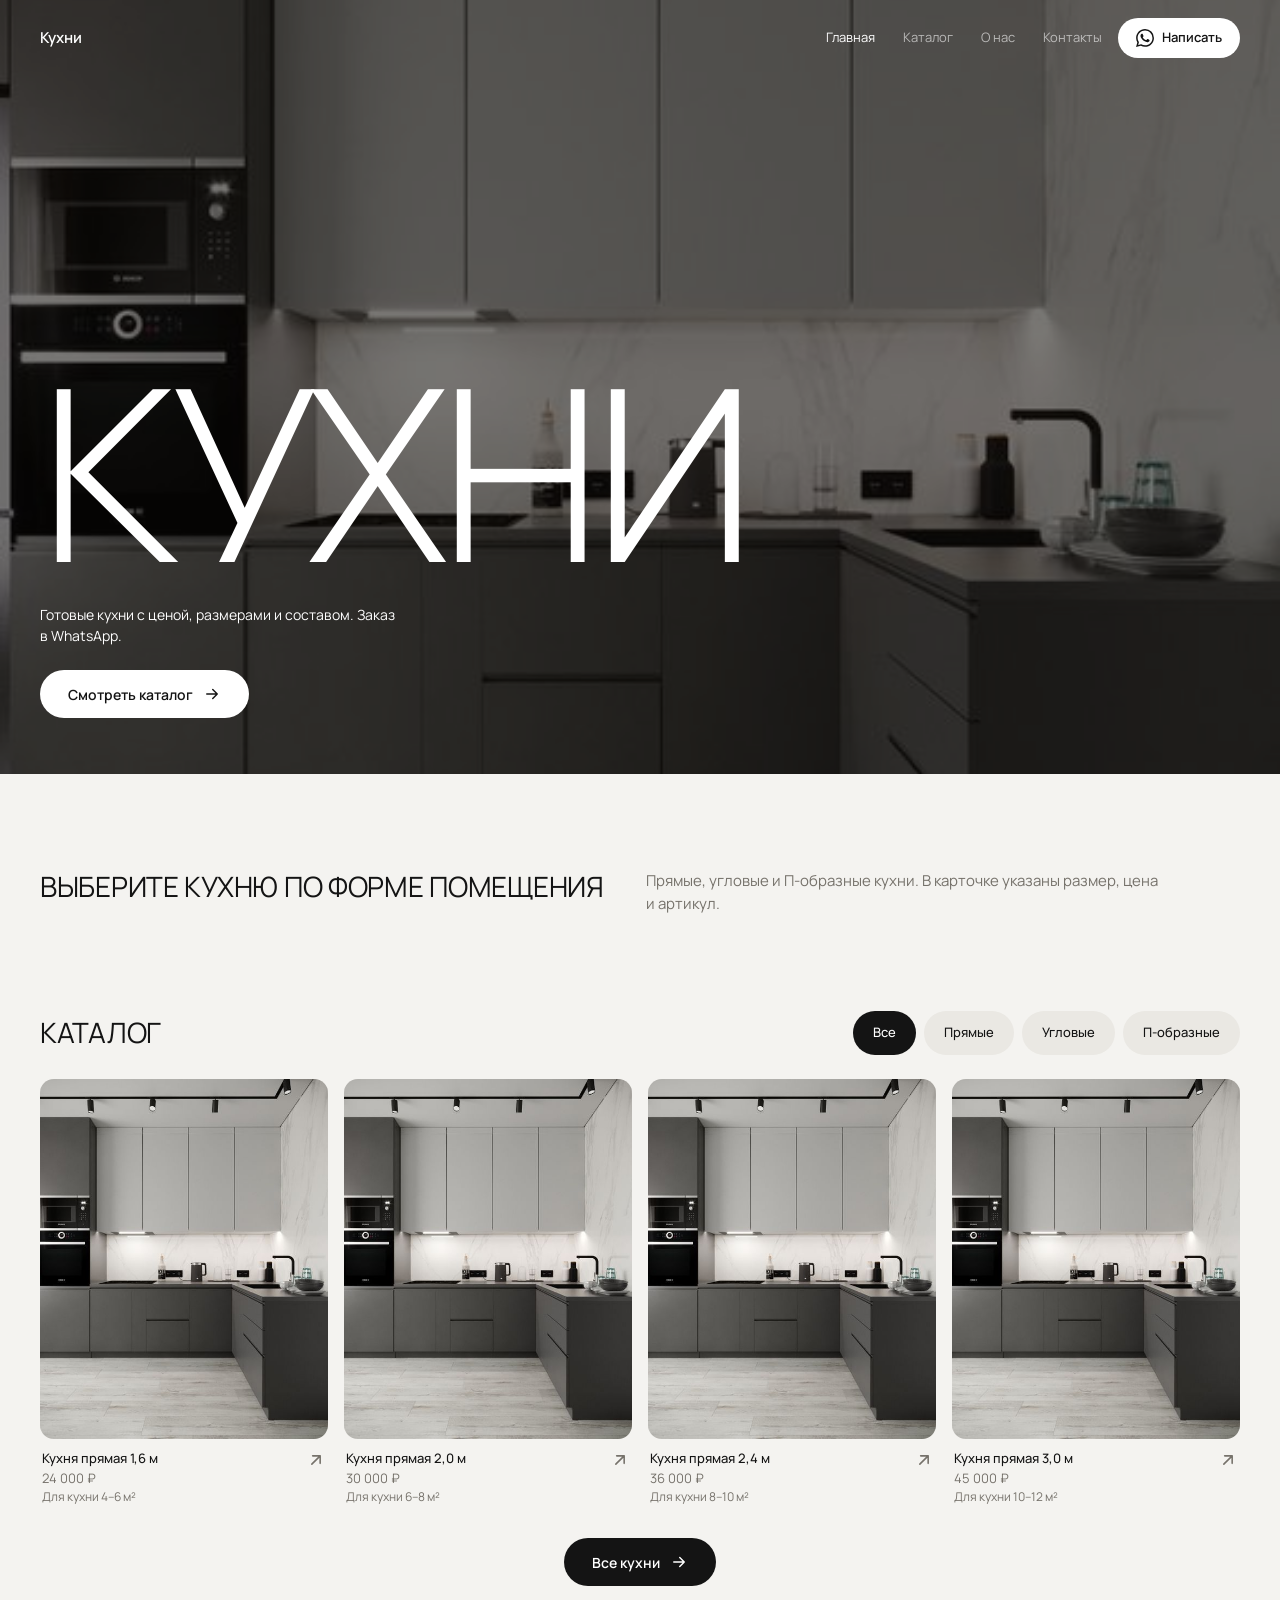
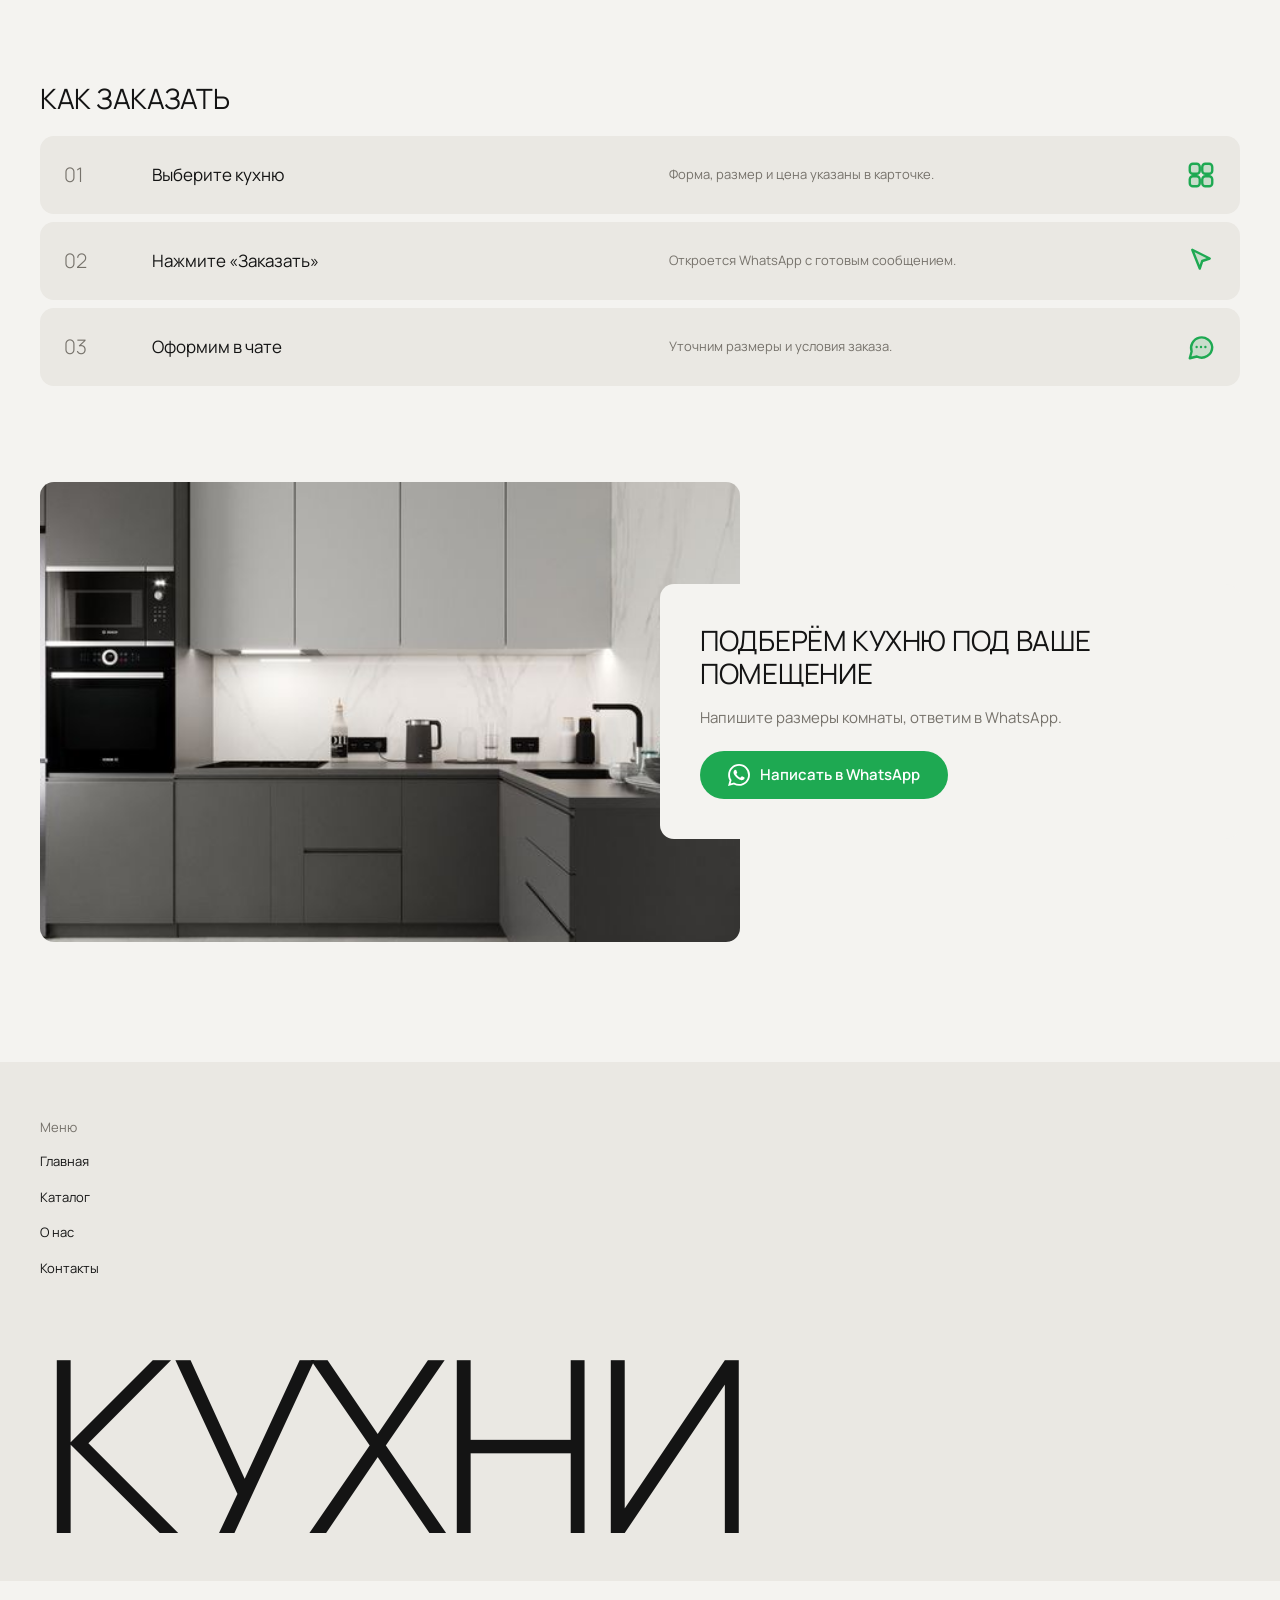
==== index.html @ c4b33060 "Initial commit" ====
<!doctype html>
<html lang="ru">
<head>
<meta charset="utf-8">
<meta name="viewport" content="width=device-width, initial-scale=1">
<title>Кухни</title>
<script>document.documentElement.classList.add('js')</script>
<link rel="preload" href="data/site.json" as="fetch" crossorigin>
<link rel="preload" href="data/products.json" as="fetch" crossorigin>
<link rel="modulepreload" href="js/home.js">
<link rel="modulepreload" href="js/common.js">
<link rel="modulepreload" href="js/animations.js">
<link rel="modulepreload" href="js/icons.js">
<link rel="modulepreload" href="js/tabs.js">
<link rel="preconnect" href="https://fonts.googleapis.com">
<link rel="preconnect" href="https://fonts.gstatic.com" crossorigin>
<link href="https://fonts.googleapis.com/css2?family=Manrope:wght@200;300;400;500;600&display=block" rel="stylesheet">
<link rel="stylesheet" href="css/site.css">
</head>
<body class="has-dark-hero">
<main>
  <section class="hero">
    <img class="hero-image" src="img/kitchen.jpg" alt="">
    <div class="hero-content">
      <h1 class="wordmark" data-site-name></h1>
      <p class="hero-text">Готовые кухни с ценой, размерами и составом. Заказ в WhatsApp.</p>
      <a class="button button-light" href="catalog.html" data-arrow>Смотреть каталог</a>
    </div>
  </section>

  <section class="section split">
    <h2 class="section-title">Выберите кухню по форме помещения</h2>
    <p class="section-text">Прямые, угловые и П-образные кухни. В карточке указаны размер, цена и артикул.</p>
  </section>

  <section class="section">
    <div class="section-head">
      <h2 class="section-title">Каталог</h2>
      <div class="tabs" id="home-tabs"></div>
    </div>
    <div class="tile-grid" id="home-grid"></div>
    <a class="button button-dark center" href="catalog.html" data-arrow>Все кухни</a>
  </section>

  <section class="section">
    <h2 class="section-title">Как заказать</h2>
    <div class="step-list" id="steps"></div>
  </section>

  <section class="section cta">
    <img class="cta-image" src="img/kitchen.jpg" alt="">
    <div class="cta-card">
      <h2 class="section-title">Подберём кухню под ваше помещение</h2>
      <p class="section-text">Напишите размеры комнаты, ответим в WhatsApp.</p>
      <a class="button button-green" data-whatsapp="Здравствуйте! Хочу подобрать кухню.">Написать в WhatsApp</a>
    </div>
  </section>
</main>
<script type="module" src="js/home.js"></script>
</body>
</html>
---- css/site.css ----
:root {
  --page: #f4f3f0;
  --surface: #eae8e3;
  --ink: #141414;
  --muted: #76726b;
  --dark: #1a1714;
  --green: #138a4a;
  --accent: #1ea952;
  --gutter: 16px;
  --max: 1280px;
}
* { box-sizing: border-box; }
html { -webkit-text-size-adjust: 100%; -webkit-tap-highlight-color: transparent; }
a, button { touch-action: manipulation; }
body { margin: 0; background: var(--page); color: var(--ink); font-family: 'Manrope', system-ui, sans-serif; font-weight: 400; font-size: 15px; line-height: 1.5; overflow-x: hidden; }
a { color: inherit; text-decoration: none; }
img { display: block; max-width: 100%; }
button { font: inherit; color: inherit; background: none; border: 0; padding: 0; cursor: pointer; }
h1, h2, p { margin: 0; }
:focus-visible { outline: 2px solid var(--green); outline-offset: 2px; }

/* header */
.site-header { position: relative; z-index: 40; }
.site-header-inner { max-width: var(--max); margin: 0 auto; padding: 18px var(--gutter); display: flex; align-items: center; gap: 16px; }
.brand { font-weight: 600; font-size: 15px; margin-right: auto; }
.site-nav { display: none; gap: 28px; font-size: 13px; }
.site-nav a { opacity: .6; }
.site-nav a.is-active, .site-nav a:hover { opacity: 1; }
.header-action { gap: 8px; font-size: 13px; font-weight: 600; display: inline-flex; align-items: center; min-height: 40px; padding: 0 18px; border-radius: 999px; background: var(--ink); color: #fff; transition: transform .2s; }
.header-action:hover { transform: scale(1.04); }
.menu-button { display: inline-flex; align-items: center; justify-content: center; width: 40px; height: 40px; border-radius: 999px; background: var(--surface); }
.has-dark-hero .site-header { position: absolute; left: 0; right: 0; top: 0; color: #fff; }
.has-dark-hero .header-action { background: #fff; color: var(--ink); }
.has-dark-hero .menu-button { background: rgba(255,255,255,.18); }

/* buttons */
.button { display: inline-flex; align-items: center; justify-content: center; gap: 10px; min-height: 48px; padding: 0 28px; border-radius: 999px; font-weight: 600; font-size: 14px; transition: transform .2s; cursor: pointer; }
.button:hover { transform: scale(1.03); }
.button-dark { background: var(--ink); color: #fff; }
.button-light { background: #fff; color: var(--ink); }
.button-green { background: #1ea952; color: #fff; font-size: 15px; }
.center { display: flex; width: fit-content; margin: 32px auto 0; }

/* hero */
.hero { position: relative; min-height: 82vh; min-height: 82svh; background: var(--dark); color: #fff; display: flex; align-items: flex-end; overflow: hidden; }
.hero-image { position: absolute; inset: 0; width: 100%; height: 100%; object-fit: cover; object-position: 50% 45%; }
.hero::after { content: ''; position: absolute; inset: 0; background: rgba(10,8,6,.55); }
.hero-content { position: relative; z-index: 1; width: 100%; max-width: var(--max); margin: 0 auto; padding: 0 var(--gutter) 40px; }
.wordmark { font-weight: 300; font-size: clamp(56px, 19vw, 240px); line-height: .95; letter-spacing: -.03em; text-transform: uppercase; overflow-wrap: anywhere; }
.hero-text { max-width: 360px; margin: 20px 0 24px; font-size: 14px; opacity: .85; }

/* sections */
.section { max-width: var(--max); margin: 0 auto; padding: 56px var(--gutter) 0; }
.section.flush { padding-left: 0; padding-right: 0; }
.section-title { font-weight: 400; font-size: 22px; line-height: 1.2; text-transform: uppercase; letter-spacing: -.01em; }
.section-text { margin-top: 12px; color: var(--muted); max-width: 520px; }
.split { display: grid; gap: 12px; }
.section-head { display: flex; flex-direction: column; gap: 16px; margin-bottom: 24px; }

/* tabs */
.tabs { display: flex; gap: 8px; overflow-x: auto; scrollbar-width: none; margin: 0 calc(var(--gutter) * -1); padding: 0 var(--gutter); }
.tabs::-webkit-scrollbar { display: none; }
.tab { display: inline-flex; align-items: center; gap: 8px; flex: none; min-height: 44px; padding: 0 20px; border-radius: 999px; background: var(--surface); font-size: 13px; font-weight: 500; transition: transform .2s; }
.tab:hover { transform: scale(1.04); }
.tab.is-active { background: var(--ink); color: #fff; }

/* tiles */
.tile-grid { display: grid; grid-template-columns: 1fr 1fr; gap: 10px; }
.tile { display: block; }
.tile-image { aspect-ratio: 4 / 5; border-radius: 14px; overflow: hidden; background: var(--surface); }
.tile-image img { width: 100%; height: 100%; object-fit: cover; transition: transform .6s cubic-bezier(.2,.7,.2,1); }
.tile:hover .tile-image img { transform: scale(1.06); }
.tile-caption { display: flex; justify-content: space-between; align-items: flex-start; gap: 8px; padding: 10px 2px 0; font-size: 13px; }
.tile-text { display: flex; flex-direction: column; }
.tile-arrow { width: 18px; height: 18px; margin-top: 1px; color: var(--muted); transition: transform .25s; }
.tile:hover .tile-arrow { transform: scale(1.25); color: var(--ink); }
.tile-title { font-weight: 500; }
.tile-price { color: var(--muted); }
.tile-meta { color: var(--muted); font-size: 12px; }

/* steps */
.step-list { margin-top: 20px; display: grid; gap: 8px; }
.step-row { display: grid; grid-template-columns: 44px 1fr auto; column-gap: 8px; padding: 18px 16px; border-radius: 14px; background: var(--surface); }
.step-icon { grid-column: 3; grid-row: 1 / span 2; align-self: center; width: 26px; height: 26px; color: var(--muted); }
.step-number { grid-row: span 2; color: var(--muted); font-weight: 300; font-size: 20px; }
.step-title { font-size: 17px; }
.step-text { color: var(--muted); font-size: 13px; }

/* cta */
.cta { position: relative; padding-bottom: 56px; }
.cta-image { width: 100%; height: 280px; object-fit: cover; object-position: 50% 50%; border-radius: 14px; }
.cta-card { position: relative; margin: -56px 12px 0; padding: 24px; background: var(--page); border-radius: 14px; display: flex; flex-direction: column; align-items: flex-start; gap: 4px; }
.cta-card .button { margin-top: 18px; }

/* inner pages */
.page { max-width: var(--max); margin: 0 auto; padding: 24px var(--gutter) 64px; }
.page-title { font-weight: 300; font-size: 44px; line-height: 1; letter-spacing: -.03em; text-transform: uppercase; margin-bottom: 28px; }
.page .section { padding-top: 40px; padding-bottom: 8px; }
.page .button { margin-top: 32px; }
.catalog-bar { display: flex; flex-direction: column; gap: 12px; margin-bottom: 20px; }
.count { color: var(--muted); font-size: 13px; }
.contact-list { display: grid; gap: 8px; }
.contact-row { display: grid; grid-template-columns: 130px 1fr; align-items: center; padding: 14px 16px; border-radius: 12px; background: var(--surface); }
.spec-card { padding: 8px 20px; border-radius: 16px; background: var(--surface); }
.spec-row { display: grid; grid-template-columns: 150px 1fr; align-items: center; gap: 12px; padding: 12px 0; }
.spec-label, .contact-label { display: flex; align-items: center; gap: 8px; color: var(--muted); font-size: 13px; }
.spec-label .icon, .contact-label .icon { width: 18px; height: 18px; }
.spec-value { font-size: 15px; font-weight: 500; }
a.contact-value { text-decoration: underline; text-underline-offset: 3px; }

/* product */
.crumbs { display: flex; align-items: center; gap: 8px; font-size: 13px; color: var(--muted); margin-bottom: 20px; }
.crumbs a { text-decoration: underline; text-underline-offset: 3px; }
.product-layout { display: grid; gap: 24px; }
.gallery-main { width: 100%; aspect-ratio: 4 / 5; object-fit: cover; border-radius: 14px; background: var(--surface); }
.gallery-thumbs { display: flex; gap: 8px; margin-top: 8px; }
.gallery-thumb { width: 56px; height: 56px; border-radius: 10px; overflow: hidden; opacity: .55; transition: transform .2s; }
.gallery-thumb:hover { transform: scale(1.06); }
.gallery-thumb.is-active { opacity: 1; }
.gallery-thumb img { width: 100%; height: 100%; object-fit: cover; }
.product-info { display: flex; flex-direction: column; gap: 16px; align-items: flex-start; }
.product-title { font-weight: 300; font-size: 32px; line-height: 1.1; letter-spacing: -.02em; }
.product-price { font-size: 24px; font-weight: 500; }
.order-bar { position: fixed; left: 0; right: 0; bottom: 0; z-index: 20; padding: 10px var(--gutter) calc(10px + env(safe-area-inset-bottom)); background: var(--page); }
.order-bar .button { width: 100%; margin: 0; min-height: 52px; font-size: 15px; }
.has-order-bar { padding-bottom: 72px; }
.details { margin-top: 40px; }
.details-body { margin-top: 16px; max-width: 720px; min-width: 0; }
.review-track { display: flex; gap: 10px; overflow-x: auto; scroll-snap-type: x mandatory; scroll-padding: 0 var(--gutter); scrollbar-width: none; margin: 0 calc(var(--gutter) * -1); padding: 0 var(--gutter); }
.review-track::-webkit-scrollbar { display: none; }
.review { flex: 0 0 82%; max-width: 340px; scroll-snap-align: start; display: flex; gap: 14px; padding: 16px 20px; border-radius: 12px; background: var(--surface); }
.review-avatar { flex: none; display: inline-flex; align-items: center; justify-content: center; width: 40px; height: 40px; border-radius: 999px; background: var(--page); color: var(--muted); }
.review-empty { display: flex; align-items: center; gap: 10px; color: var(--muted); }
.review-author { font-weight: 600; }
.review-text { margin-top: 6px; }
.similar-title { margin: 56px 0 20px; }

/* footer */
.site-footer { margin-top: 64px; padding: 40px var(--gutter) 24px; background: var(--surface); }
.footer-columns { max-width: var(--max); margin: 0 auto; display: flex; flex-wrap: wrap; gap: 40px; font-size: 13px; }
.footer-column { display: flex; flex-direction: column; gap: 2px; }
.footer-column a { padding: 7px 0; }
.footer-contact { display: flex; align-items: center; gap: 8px; padding: 4px 0; }
.footer-contact .icon { width: 18px; height: 18px; color: var(--muted); }
.footer-heading { color: var(--muted); margin-bottom: 6px; }
.footer-wordmark { max-width: var(--max); margin: 48px auto 0; font-weight: 300; font-size: clamp(56px, 19vw, 240px); line-height: .9; letter-spacing: -.03em; text-transform: uppercase; overflow-wrap: anywhere; }

@media (min-width: 900px) {
  :root { --gutter: 40px; }
  .site-nav { display: flex; }
  .menu-button { display: none; }
  .hero { min-height: 86vh; }
  .hero-content { padding-bottom: 56px; }
  .section { padding-top: 96px; }
  .section-title { font-size: 28px; }
  .split { grid-template-columns: 1fr 1fr; align-items: start; }
  .split .section-text { margin-top: 0; }
  .section-head { flex-direction: row; justify-content: space-between; align-items: center; }
  .tile-grid { grid-template-columns: repeat(4, 1fr); gap: 16px; }
  .step-row { grid-template-columns: 80px 1fr 1fr auto; align-items: center; padding: 24px; }
  .step-number { grid-row: auto; }
  .step-icon { grid-column: auto; grid-row: auto; }
  .cta { display: grid; grid-template-columns: 1.4fr 1fr; align-items: center; }
  .cta-image { height: 460px; }
  .cta-card { margin: 0 0 0 -80px; padding: 40px; }
  .page-title { font-size: 80px; }
  .catalog-bar { flex-direction: row; justify-content: space-between; align-items: center; }
  .product-layout { grid-template-columns: 1.1fr 1fr; gap: 56px; }
  .product-title { font-size: 44px; }
  .order-bar { position: static; padding: 8px 0 0; background: none; }
  .order-bar .button { width: auto; }
  .has-order-bar { padding-bottom: 0; }
  .tabs { margin: 0; padding: 0; flex-wrap: wrap; overflow: visible; }
  .contact-row { grid-template-columns: 160px 1fr; }
  .spec-row { grid-template-columns: 240px 1fr; }
  .mobile-menu { display: none; }
  .spec-card { padding: 12px 28px; }
  .contact-list { max-width: 640px; }
  .site-footer { padding: 56px var(--gutter) 32px; }
}

/* page ready gate */
.js:not(.ready) body { visibility: hidden; }

/* icons */
.icon { width: 20px; height: 20px; fill: none; stroke: currentColor; stroke-width: 1.9; stroke-linecap: round; stroke-linejoin: round; flex: none; }
.icon-button { width: 22px; height: 22px; stroke: none; }
.header-action .icon-button { width: 18px; height: 18px; }
.icon-arrow { width: 18px; height: 18px; transition: transform .25s; }
.button:hover .icon-arrow { transform: translateX(4px); }
.button:active, .tab:active, .header-action:active { transform: scale(.96); }

/* mobile menu */
.is-locked { overflow: hidden; }
.mobile-menu { position: fixed; inset: 0; z-index: 50; display: flex; flex-direction: column; gap: 28px; padding: 0 var(--gutter) calc(24px + env(safe-area-inset-bottom)); background: var(--page); color: var(--ink); overflow-y: auto; opacity: 0; visibility: hidden; transform: scale(1.03); transition: opacity .3s ease, transform .35s cubic-bezier(.2,.7,.2,1), visibility .3s; }
.site-header.is-open .mobile-menu { opacity: 1; visibility: visible; transform: none; }
.mobile-menu .menu-button { background: var(--surface); }
.mobile-menu-top { display: flex; align-items: center; justify-content: space-between; padding: 18px 0; }
.mobile-menu-link, .mobile-menu-group, .mobile-menu > .button { opacity: 0; transform: translateY(18px); transition: opacity .4s ease, transform .5s cubic-bezier(.2,.7,.2,1); }
.site-header.is-open .mobile-menu-link, .site-header.is-open .mobile-menu-group, .site-header.is-open .mobile-menu > .button { opacity: 1; transform: none; transition-delay: calc(var(--i, 0) * 60ms + 120ms); }
.site-header.is-open .mobile-menu > .button { transition-delay: .6s; }
.mobile-menu-nav, .mobile-menu-group { display: flex; flex-direction: column; }
.mobile-menu-link { display: flex; align-items: center; gap: 16px; padding: 14px 0; }
.mobile-menu-link .icon { margin-left: auto; color: var(--muted); }
.mobile-menu-number { width: 28px; color: var(--muted); font-size: 13px; font-weight: 300; }
.mobile-menu-label { font-size: 34px; font-weight: 300; line-height: 1.1; letter-spacing: -.02em; text-transform: uppercase; }
.mobile-menu-link.is-active .mobile-menu-label { font-weight: 500; }
.mobile-menu-link.is-small { padding: 10px 0; }
.mobile-menu-link.is-small .mobile-menu-label { font-size: 18px; font-weight: 400; text-transform: none; letter-spacing: 0; }
.mobile-menu-heading { margin-bottom: 4px; color: var(--muted); font-size: 13px; }
.mobile-menu-contact { display: flex; align-items: center; gap: 12px; padding: 10px 0; font-size: 16px; }
.mobile-menu-contact .icon { color: var(--muted); }
.mobile-menu > .button { margin-top: auto; min-height: 56px; }

/* motion */
@keyframes hero-zoom { from { transform: scale(1.12); } to { transform: scale(1); } }
@keyframes rise { from { opacity: 0; transform: translateY(40px); } to { opacity: 1; transform: none; } }
@keyframes slide-up { from { transform: translateY(100%); } to { transform: none; } }
@keyframes fade-in { from { opacity: 0; } to { opacity: 1; } }
.ready .hero-image { animation: hero-zoom 2s cubic-bezier(.2,.7,.2,1) both; }
.ready .wordmark { animation: rise 1s cubic-bezier(.2,.7,.2,1) .15s both; }
.ready .hero-text { animation: rise .9s cubic-bezier(.2,.7,.2,1) .45s both; }
.ready .hero .button { animation: rise .9s cubic-bezier(.2,.7,.2,1) .6s both; }
.ready .site-header-inner { animation: fade-in .8s ease .1s both; }
.gallery-main.is-swapping { animation: fade-in .45s ease; }
.reveal { opacity: 0; transform: translateY(26px); transition: opacity .7s ease, transform .8s cubic-bezier(.2,.7,.2,1); transition-delay: calc(var(--i, 0) * 70ms); }
.reveal.is-visible { opacity: 1; transform: none; }
@media (max-width: 899px) {
  .ready .order-bar { animation: slide-up .6s cubic-bezier(.2,.7,.2,1) .4s both; }
}
.mobile-menu-link.is-small .mobile-menu-number { display: none; }

/* soft icons */
.icon .f { fill: currentColor; fill-opacity: .16; }
.icon-button .f { fill-opacity: 1; }
.step-icon { width: 30px; height: 30px; color: var(--accent); }
.spec-label .icon, .contact-label .icon, .mobile-menu-contact .icon, .footer-contact .icon, .review-empty .icon { color: var(--accent); }
.spec-label .icon, .contact-label .icon { width: 20px; height: 20px; }
.tab .icon { width: 18px; height: 18px; color: var(--accent); }
.tab.is-active .icon { color: #fff; }
.review-avatar { color: var(--accent); }
.review-avatar .icon { width: 22px; height: 22px; }

/* pagination */
.pagination { display: flex; justify-content: center; gap: 8px; margin-top: 32px; }
.page-button { display: inline-flex; align-items: center; justify-content: center; min-width: 44px; height: 44px; padding: 0 12px; border-radius: 999px; background: var(--surface); font-size: 14px; font-weight: 500; transition: transform .2s; }
.page-button:hover:not(:disabled) { transform: scale(1.06); }
.page-button:active:not(:disabled) { transform: scale(.94); }
.page-button.is-active { background: var(--ink); color: #fff; }
.page-button:disabled { opacity: .4; cursor: default; }
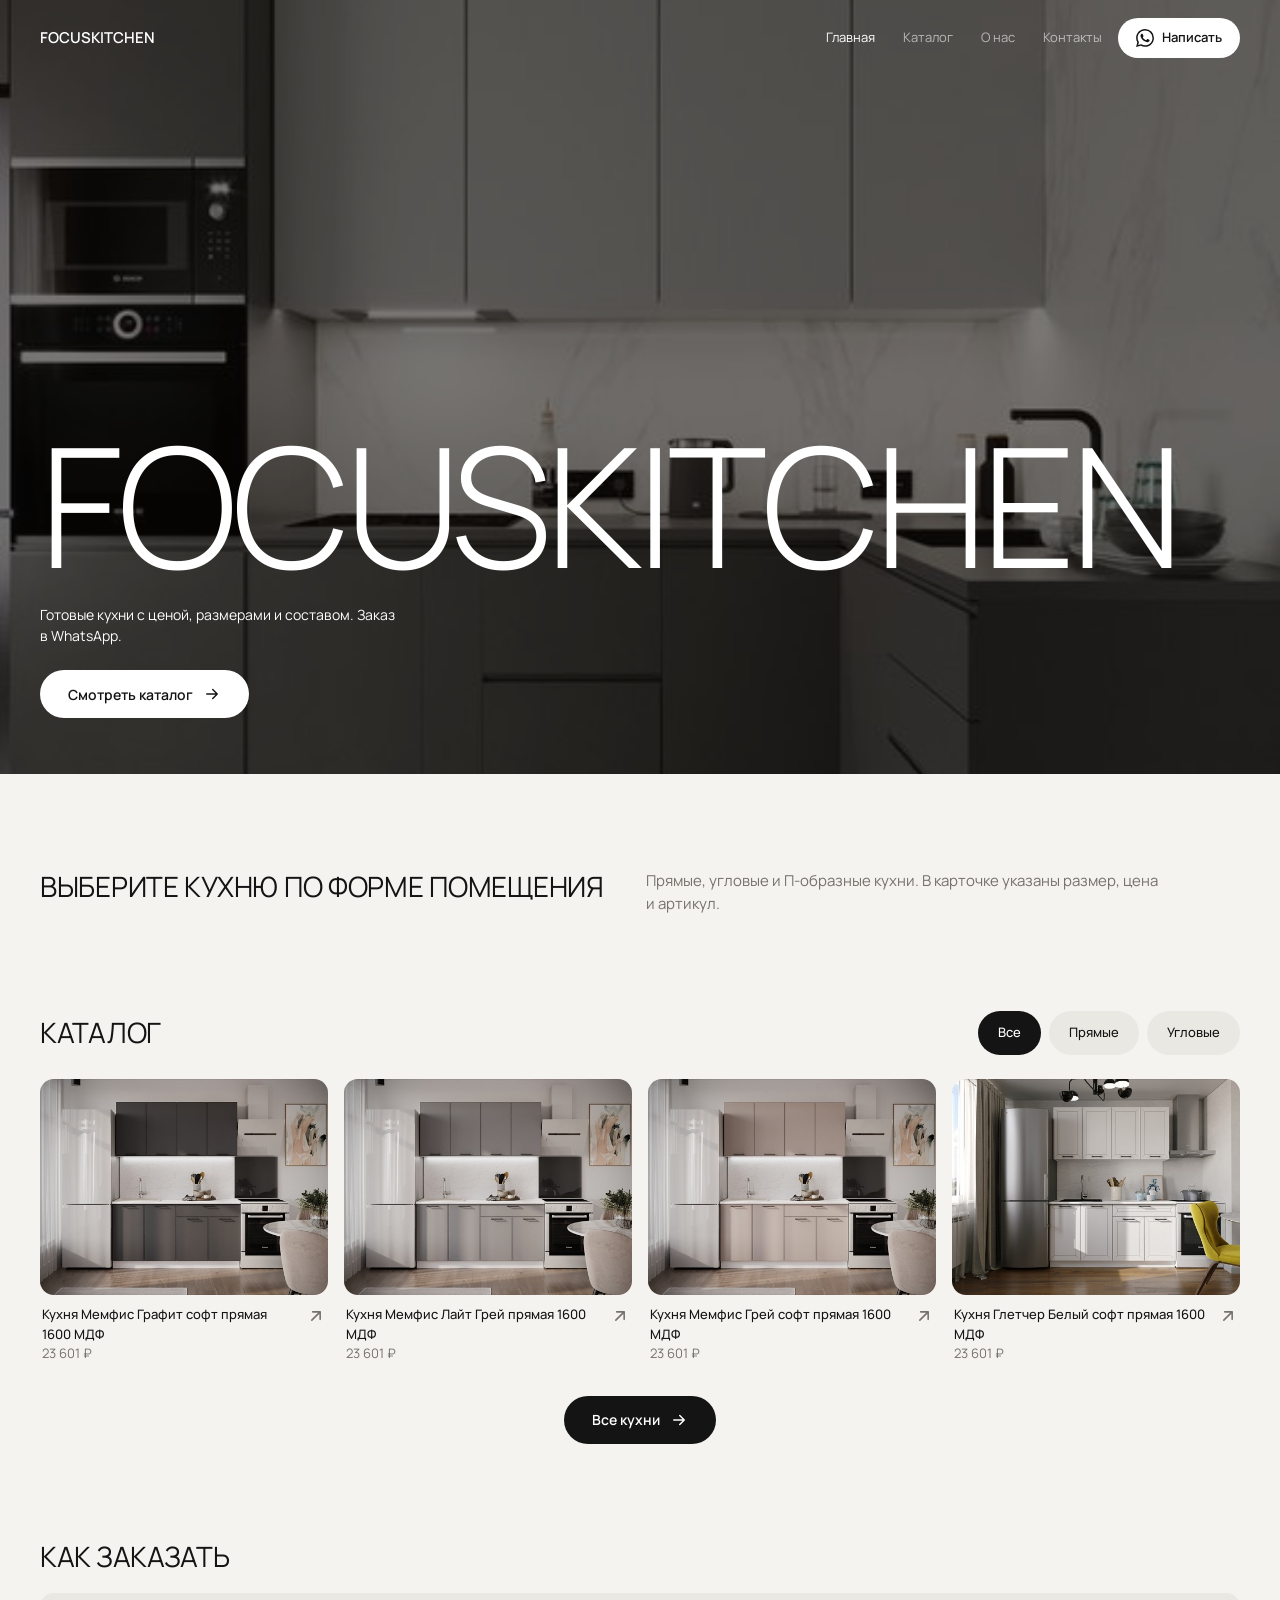
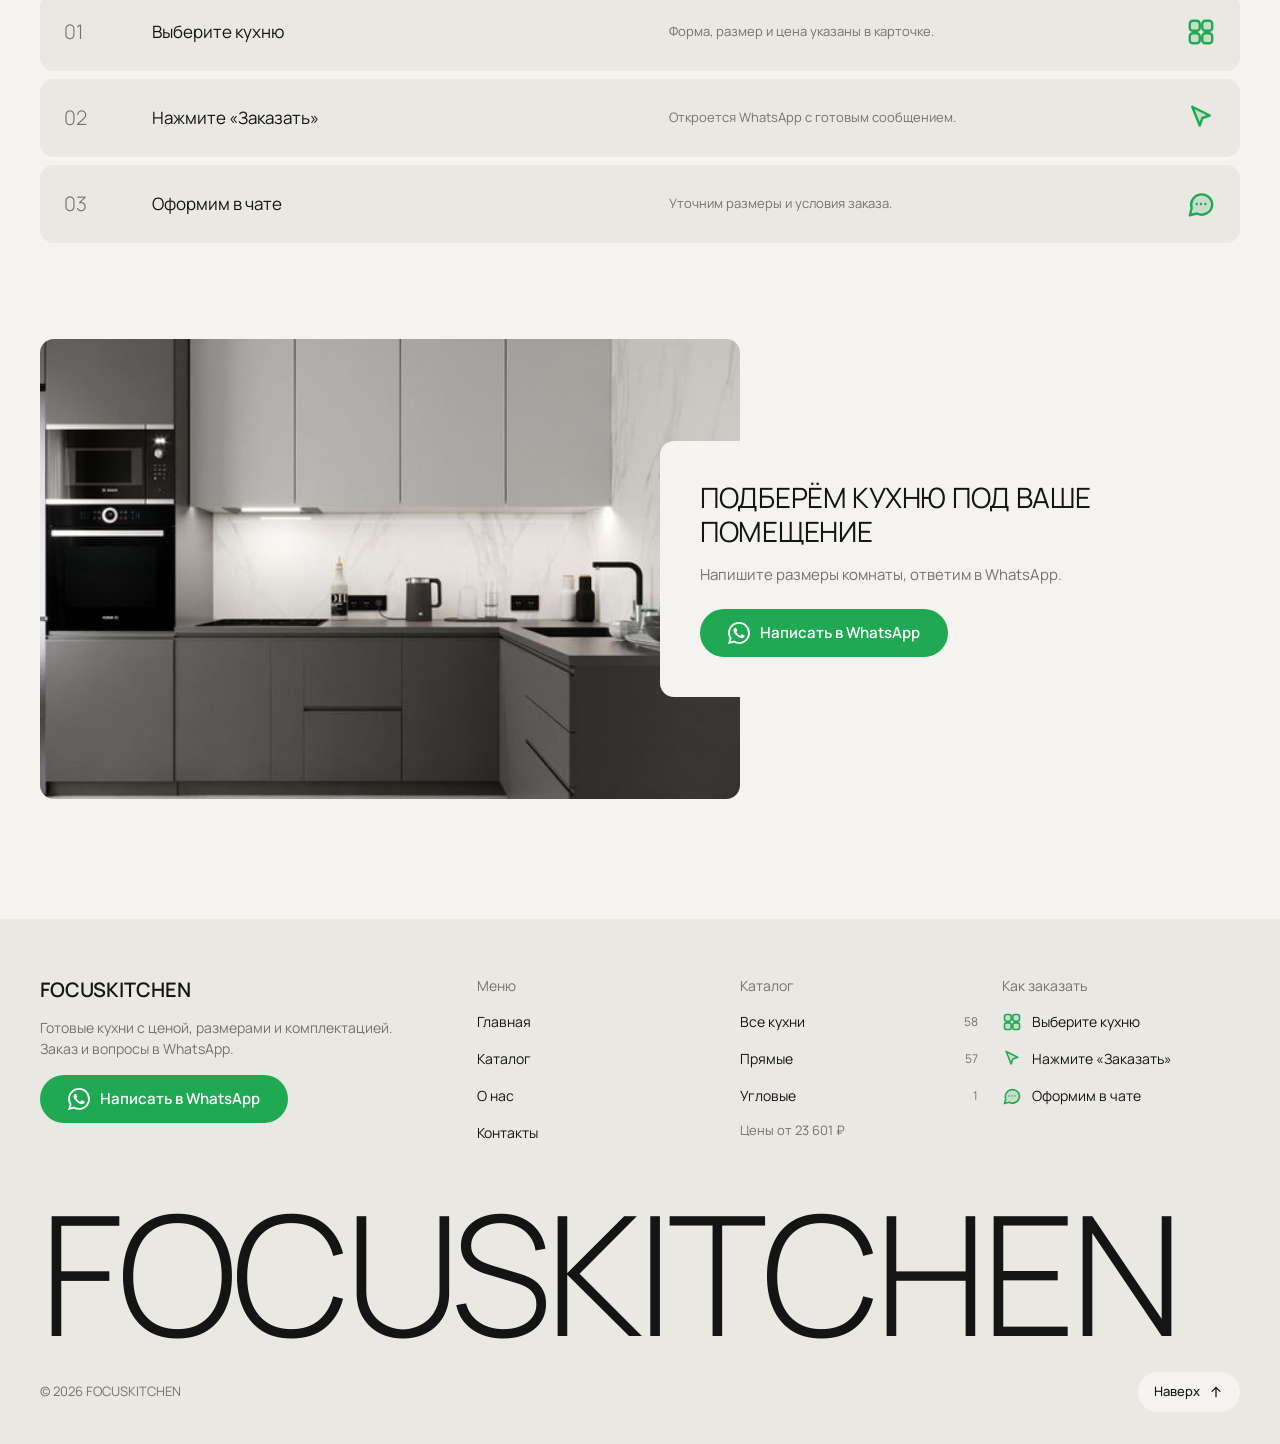
==== commit 4df1def8: "Название сайта FOCUSKITCHEN, логотип подогнан по ширине Co-Authored-By: Claude Opus 5.5 <noreply@ant" ====
--- a/index.html
+++ b/index.html
@@ -3,7 +3,7 @@
 <head>
 <meta charset="utf-8">
 <meta name="viewport" content="width=device-width, initial-scale=1">
-<title>Кухни</title>
+<title>FOCUSKITCHEN</title>
 <script>document.documentElement.classList.add('js')</script>
 <link rel="preload" href="data/site.json" as="fetch" crossorigin>
 <link rel="preload" href="data/products.json" as="fetch" crossorigin>
--- a/css/site.css
+++ b/css/site.css
@@ -46,7 +46,7 @@
 .hero-image { position: absolute; inset: 0; width: 100%; height: 100%; object-fit: cover; object-position: 50% 45%; }
 .hero::after { content: ''; position: absolute; inset: 0; background: rgba(10,8,6,.55); }
 .hero-content { position: relative; z-index: 1; width: 100%; max-width: var(--max); margin: 0 auto; padding: 0 var(--gutter) 40px; }
-.wordmark { font-weight: 300; font-size: clamp(56px, 19vw, 240px); line-height: .95; letter-spacing: -.03em; text-transform: uppercase; overflow-wrap: anywhere; }
+.wordmark { font-weight: 300; font-size: clamp(32px, 13vw, 170px); line-height: .95; letter-spacing: -.03em; text-transform: uppercase; overflow-wrap: anywhere; }
 .hero-text { max-width: 360px; margin: 20px 0 24px; font-size: 14px; opacity: .85; }
 
 /* sections */
@@ -67,7 +67,7 @@
 /* tiles */
 .tile-grid { display: grid; grid-template-columns: 1fr 1fr; gap: 10px; }
 .tile { display: block; }
-.tile-image { aspect-ratio: 4 / 5; border-radius: 14px; overflow: hidden; background: var(--surface); }
+.tile-image { aspect-ratio: 4 / 3; border-radius: 14px; overflow: hidden; background: var(--surface); }
 .tile-image img { width: 100%; height: 100%; object-fit: cover; transition: transform .6s cubic-bezier(.2,.7,.2,1); }
 .tile:hover .tile-image img { transform: scale(1.06); }
 .tile-caption { display: flex; justify-content: space-between; align-items: flex-start; gap: 8px; padding: 10px 2px 0; font-size: 13px; }
@@ -102,7 +102,7 @@
 .contact-list { display: grid; gap: 8px; }
 .contact-row { display: grid; grid-template-columns: 130px 1fr; align-items: center; padding: 14px 16px; border-radius: 12px; background: var(--surface); }
 .spec-card { padding: 8px 20px; border-radius: 16px; background: var(--surface); }
-.spec-row { display: grid; grid-template-columns: 150px 1fr; align-items: center; gap: 12px; padding: 12px 0; }
+.spec-row { display: grid; grid-template-columns: 150px 1fr; align-items: center; gap: 12px; padding: 9px 0; }
 .spec-label, .contact-label { display: flex; align-items: center; gap: 8px; color: var(--muted); font-size: 13px; }
 .spec-label .icon, .contact-label .icon { width: 18px; height: 18px; }
 .spec-value { font-size: 15px; font-weight: 500; }
@@ -112,7 +112,7 @@
 .crumbs { display: flex; align-items: center; gap: 8px; font-size: 13px; color: var(--muted); margin-bottom: 20px; }
 .crumbs a { text-decoration: underline; text-underline-offset: 3px; }
 .product-layout { display: grid; gap: 24px; }
-.gallery-main { width: 100%; aspect-ratio: 4 / 5; object-fit: cover; border-radius: 14px; background: var(--surface); }
+.gallery-main { width: 100%; aspect-ratio: 4 / 3; object-fit: cover; border-radius: 14px; background: var(--surface); }
 .gallery-thumbs { display: flex; gap: 8px; margin-top: 8px; }
 .gallery-thumb { width: 56px; height: 56px; border-radius: 10px; overflow: hidden; opacity: .55; transition: transform .2s; }
 .gallery-thumb:hover { transform: scale(1.06); }
@@ -124,26 +124,46 @@
 .order-bar { position: fixed; left: 0; right: 0; bottom: 0; z-index: 20; padding: 10px var(--gutter) calc(10px + env(safe-area-inset-bottom)); background: var(--page); }
 .order-bar .button { width: 100%; margin: 0; min-height: 52px; font-size: 15px; }
 .has-order-bar { padding-bottom: 72px; }
-.details { margin-top: 40px; }
-.details-body { margin-top: 16px; max-width: 720px; min-width: 0; }
+.details { width: 100%; margin-top: 40px; }
+.details-body { margin-top: 16px; min-width: 0; }
 .review-track { display: flex; gap: 10px; overflow-x: auto; scroll-snap-type: x mandatory; scroll-padding: 0 var(--gutter); scrollbar-width: none; margin: 0 calc(var(--gutter) * -1); padding: 0 var(--gutter); }
 .review-track::-webkit-scrollbar { display: none; }
 .review { flex: 0 0 82%; max-width: 340px; scroll-snap-align: start; display: flex; gap: 14px; padding: 16px 20px; border-radius: 12px; background: var(--surface); }
 .review-avatar { flex: none; display: inline-flex; align-items: center; justify-content: center; width: 40px; height: 40px; border-radius: 999px; background: var(--page); color: var(--muted); }
-.review-empty { display: flex; align-items: center; gap: 10px; color: var(--muted); }
+.review-empty { display: flex; flex-direction: column; align-items: flex-start; gap: 16px; padding: 24px; border-radius: 16px; background: var(--surface); }
+.review-empty .review-empty-icon { width: 44px; height: 44px; color: var(--accent); }
+.review-empty-title { font-size: 18px; font-weight: 500; }
+.review-empty-note { margin-top: 4px; color: var(--muted); font-size: 14px; max-width: 520px; }
+@media (min-width: 900px) {
+  .review-empty { flex-direction: row; align-items: center; gap: 20px; padding: 24px 28px; }
+  .review-empty-text { flex: 1; }
+}
 .review-author { font-weight: 600; }
 .review-text { margin-top: 6px; }
 .similar-title { margin: 56px 0 20px; }
 
 /* footer */
 .site-footer { margin-top: 64px; padding: 40px var(--gutter) 24px; background: var(--surface); }
-.footer-columns { max-width: var(--max); margin: 0 auto; display: flex; flex-wrap: wrap; gap: 40px; font-size: 13px; }
+.footer-inner { max-width: var(--max); margin: 0 auto; display: grid; gap: 40px; }
+.footer-columns { display: grid; grid-template-columns: 1fr 1fr; gap: 32px 24px; font-size: 14px; }
 .footer-column { display: flex; flex-direction: column; gap: 2px; }
-.footer-column a { padding: 7px 0; }
+.footer-link { display: flex; align-items: center; justify-content: space-between; gap: 8px; padding: 7px 0; }
+.footer-count { color: var(--muted); font-size: 12px; }
+.footer-note { margin-top: 6px; color: var(--muted); font-size: 13px; }
+.footer-step { display: flex; align-items: center; gap: 10px; padding: 7px 0; }
+.footer-step .icon { width: 20px; height: 20px; color: var(--accent); }
+.footer-brand { display: flex; flex-direction: column; align-items: flex-start; gap: 12px; }
+.footer-brand-name { font-size: 20px; font-weight: 600; }
+.footer-brand-text { color: var(--muted); max-width: 360px; font-size: 14px; }
+.footer-brand .button { margin-top: 4px; }
+.footer-bottom { max-width: var(--max); margin: 24px auto 0; display: flex; align-items: center; justify-content: space-between; gap: 16px; color: var(--muted); font-size: 13px; }
+.footer-top { display: inline-flex; align-items: center; gap: 8px; min-height: 40px; padding: 0 16px; border-radius: 999px; background: var(--page); color: var(--ink); font-size: 13px; font-weight: 500; transition: transform .2s; }
+.footer-top:hover { transform: scale(1.04); }
+.footer-top .icon { width: 16px; height: 16px; }
 .footer-contact { display: flex; align-items: center; gap: 8px; padding: 4px 0; }
 .footer-contact .icon { width: 18px; height: 18px; color: var(--muted); }
 .footer-heading { color: var(--muted); margin-bottom: 6px; }
-.footer-wordmark { max-width: var(--max); margin: 48px auto 0; font-weight: 300; font-size: clamp(56px, 19vw, 240px); line-height: .9; letter-spacing: -.03em; text-transform: uppercase; overflow-wrap: anywhere; }
+.footer-wordmark { max-width: var(--max); margin: 48px auto 0; font-weight: 300; font-size: clamp(32px, 13vw, 170px); line-height: .9; letter-spacing: -.03em; text-transform: uppercase; overflow-wrap: anywhere; }
 
 @media (min-width: 900px) {
   :root { --gutter: 40px; }
@@ -177,6 +197,8 @@
   .spec-card { padding: 12px 28px; }
   .contact-list { max-width: 640px; }
   .site-footer { padding: 56px var(--gutter) 32px; }
+  .footer-inner { grid-template-columns: 1fr 2fr; gap: 56px; }
+  .footer-columns { grid-template-columns: repeat(auto-fit, minmax(160px, 1fr)); }
 }
 
 /* page ready gate */
@@ -234,7 +256,7 @@
 .icon .f { fill: currentColor; fill-opacity: .16; }
 .icon-button .f { fill-opacity: 1; }
 .step-icon { width: 30px; height: 30px; color: var(--accent); }
-.spec-label .icon, .contact-label .icon, .mobile-menu-contact .icon, .footer-contact .icon, .review-empty .icon { color: var(--accent); }
+.spec-label .icon, .contact-label .icon, .mobile-menu-contact .icon, .footer-contact .icon { color: var(--accent); }
 .spec-label .icon, .contact-label .icon { width: 20px; height: 20px; }
 .tab .icon { width: 18px; height: 18px; color: var(--accent); }
 .tab.is-active .icon { color: #fff; }
@@ -242,9 +264,82 @@
 .review-avatar .icon { width: 22px; height: 22px; }
 
 /* pagination */
-.pagination { display: flex; justify-content: center; gap: 8px; margin-top: 32px; }
-.page-button { display: inline-flex; align-items: center; justify-content: center; min-width: 44px; height: 44px; padding: 0 12px; border-radius: 999px; background: var(--surface); font-size: 14px; font-weight: 500; transition: transform .2s; }
+.pagination { display: flex; justify-content: center; gap: 4px; margin-top: 32px; }
+.page-gap { display: inline-flex; align-items: center; justify-content: center; min-width: 20px; color: var(--muted); }
+.page-button { display: inline-flex; align-items: center; justify-content: center; min-width: 36px; height: 44px; padding: 0 4px; border-radius: 999px; background: var(--surface); font-size: 14px; font-weight: 500; transition: transform .2s; }
 .page-button:hover:not(:disabled) { transform: scale(1.06); }
 .page-button:active:not(:disabled) { transform: scale(.94); }
 .page-button.is-active { background: var(--ink); color: #fff; }
 .page-button:disabled { opacity: .4; cursor: default; }
+
+.details-body .section-text { white-space: pre-line; margin-top: 16px; max-width: none; }
+
+@media (min-width: 900px) { .pagination { gap: 8px; } .page-button { min-width: 44px; padding: 0 12px; } }
+
+@media (min-width: 900px) {
+  .product-layout { gap: 24px 56px; grid-template-areas: 'gallery info' 'description info'; grid-template-rows: auto 1fr; }
+  .product-layout .gallery { grid-area: gallery; }
+  .product-info { grid-area: info; }
+  .product-description { grid-area: description; }
+  .product-info { align-self: start; }
+  .spec-card { display: grid; grid-template-columns: repeat(3, 1fr); gap: 0 32px; padding: 16px 28px; }
+  .spec-row { grid-template-columns: 1fr; gap: 2px; padding: 10px 0; }
+  .review-track { margin: 0; padding: 0; }
+}
+
+.product-description .section-text { white-space: pre-line; max-width: none; margin-top: 12px; font-size: 14px; }
+.product-description .section-title { font-size: 20px; }
+
+/* drawer */
+.drawer-triggers { display: flex; flex-direction: column; gap: 8px; width: 100%; margin-top: 8px; }
+.drawer-trigger { display: flex; align-items: center; gap: 12px; width: 100%; padding: 16px 18px; border-radius: 14px; background: var(--surface); font-size: 16px; font-weight: 500; text-align: left; transition: transform .2s; }
+.drawer-trigger .icon:first-child { color: var(--accent); }
+.drawer-trigger-label { flex: 1; }
+.drawer-trigger .icon:last-child { color: var(--muted); }
+.drawer-trigger:hover { transform: scale(1.02); }
+.drawer-trigger:active { transform: scale(.98); }
+.drawer { position: fixed; inset: 0; z-index: 60; visibility: hidden; transition: visibility .4s; }
+.drawer.is-open { visibility: visible; }
+.drawer-backdrop { position: absolute; inset: 0; background: rgba(10, 8, 6, .5); opacity: 0; transition: opacity .4s ease; }
+.drawer.is-open .drawer-backdrop { opacity: 1; }
+.drawer-panel { position: absolute; top: 0; right: 0; bottom: 0; display: flex; flex-direction: column; width: min(520px, 100%); background: var(--page); transform: translateX(100%); transition: transform .45s cubic-bezier(.2, .7, .2, 1); }
+.drawer.is-open .drawer-panel { transform: none; }
+.drawer-top { display: flex; align-items: center; justify-content: space-between; padding: 16px 20px; }
+.drawer-title { font-size: 20px; font-weight: 400; text-transform: uppercase; letter-spacing: -.01em; }
+.drawer-body { flex: 1; overflow-y: auto; padding: 0 20px calc(24px + env(safe-area-inset-bottom)); }
+.drawer .spec-card { display: block; padding: 8px 20px; }
+.drawer .spec-row { grid-template-columns: 150px 1fr; gap: 12px; padding: 10px 0; }
+.drawer .review-track { margin: 0; padding: 0; }
+
+.reviews-section { margin-top: 48px; }
+.reviews-section .section-title { margin-bottom: 20px; font-size: 20px; }
+
+/* info cards */
+.product-info { align-items: stretch; gap: 10px; }
+.info-card { display: flex; flex-direction: column; width: 100%; padding: 14px 20px; border-radius: 16px; background: var(--surface); }
+.info-card .product-title { font-size: 24px; line-height: 1.2; }
+.info-card .product-price { font-size: 30px; line-height: 1.1; }
+.product-code { margin-top: 6px; color: var(--muted); font-size: 13px; }
+.price-card { flex-direction: row; align-items: center; justify-content: space-between; gap: 16px; padding: 16px 20px; }
+.price-card .order-bar { padding: 0; }
+.fact-row { display: flex; align-items: center; justify-content: space-between; gap: 16px; padding: 9px 0; }
+.fact-label { display: flex; align-items: center; gap: 8px; color: var(--muted); font-size: 13px; }
+.fact-label .icon { width: 20px; height: 20px; color: var(--accent); }
+.fact-value { font-size: 15px; font-weight: 500; text-align: right; }
+.fact-value.is-included { color: var(--accent); }
+.link-row { display: flex; align-items: center; gap: 12px; width: 100%; padding: 12px 0 4px; font-size: 15px; font-weight: 500; text-align: left; transition: transform .2s; }
+.link-row:hover { transform: scale(1.02); }
+.link-row .icon:first-child { color: var(--accent); }
+.link-row .icon:last-child { color: var(--muted); }
+.link-row-label { flex: 1; }
+.info-card > .link-row:only-child { padding: 6px 0; }
+@media (min-width: 900px) {
+  .info-card .product-title { font-size: 30px; }
+  .info-card .product-price { font-size: 36px; }
+}
+
+@media (min-width: 900px) {
+  .product-info { position: sticky; top: 24px; align-self: start; }
+}
+
+.review-empty .button { margin-top: 0; }
